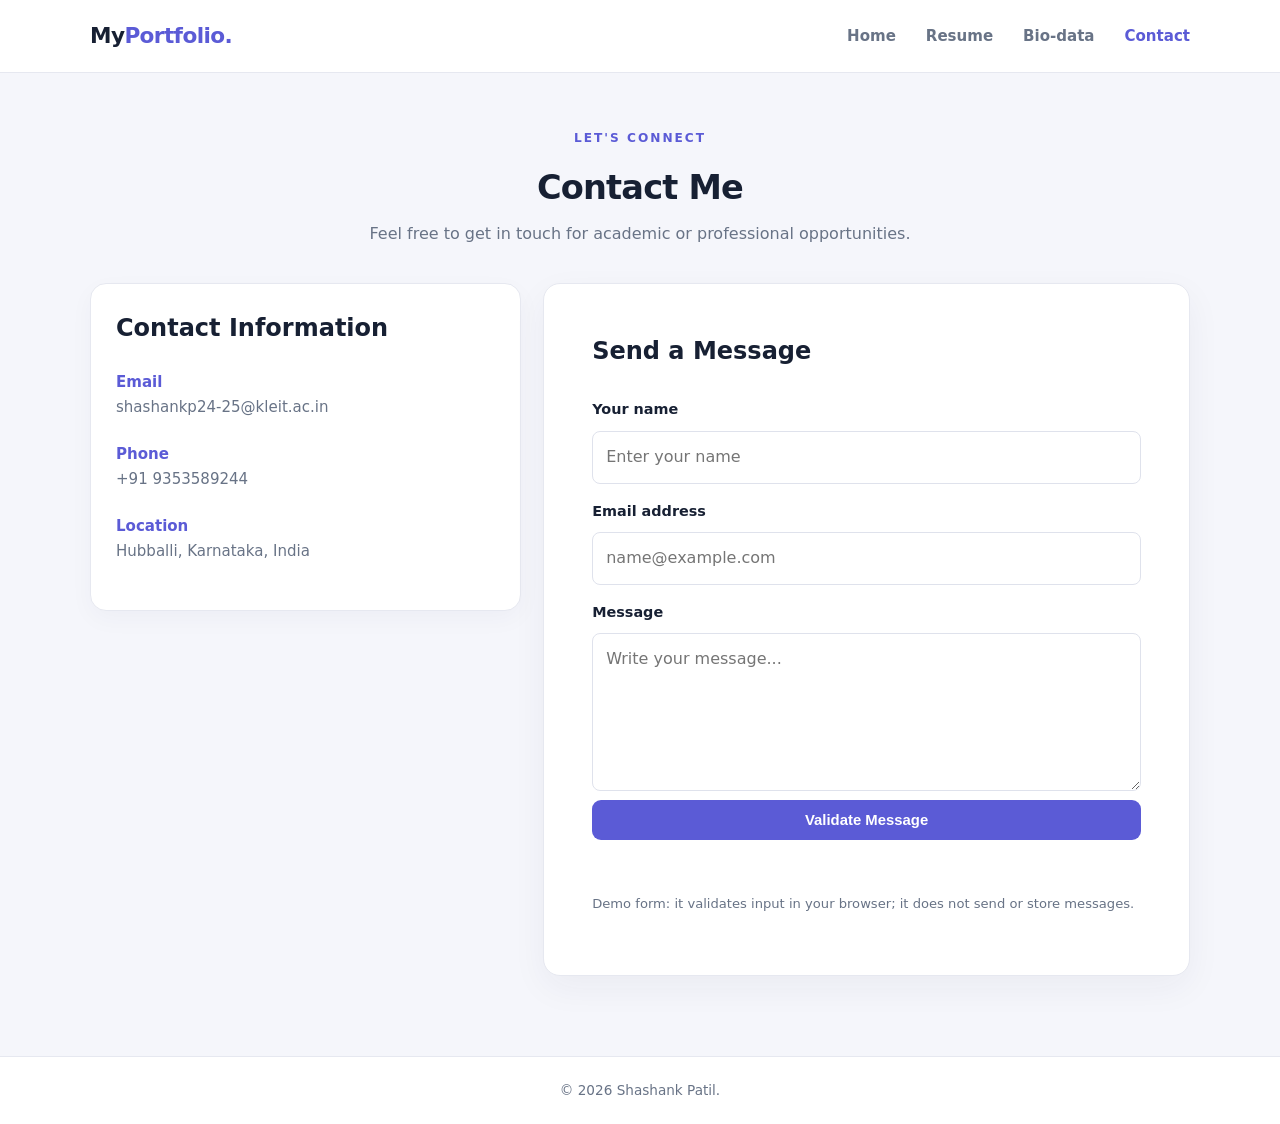
==== contact.html @ 7f7760db "Add files via upload" ====
<!DOCTYPE html>
<html lang="en">
<head>
  <meta charset="UTF-8"><meta name="viewport" content="width=device-width, initial-scale=1.0">
  <title>Contact | Personal Portfolio</title><link rel="stylesheet" href="css/style.css">
</head>
<body>
  <header class="site-header"><nav class="navbar container">
    <a class="brand" href="index.html">My<span>Portfolio.</span></a><button class="menu-toggle" aria-label="Toggle navigation" aria-expanded="false">☰</button>
    <ul class="nav-links"><li><a href="index.html">Home</a></li><li><a href="resume.html">Resume</a></li><li><a href="biodata.html">Bio-data</a></li><li><a class="active" href="contact.html">Contact</a></li></ul>
  </nav></header>
  <main class="container page-wrap">
    <div class="page-title"><p class="eyebrow">LET'S CONNECT</p><h1>Contact Me</h1><p>Feel free to get in touch for academic or professional opportunities.</p></div>
    <div class="contact-layout">
      <section class="feature-card contact-info"><h2>Contact Information</h2><p><strong>Email</strong><br>shashankp24-25@kleit.ac.in</p><p><strong>Phone</strong><br>+91 9353589244</p><p><strong>Location</strong><br>Hubballi, Karnataka, India</p><p class="muted small"></p></section>
      <section class="paper"><h2>Send a Message</h2>
        <form id="contactForm" novalidate>
          <label for="name">Your name</label><input id="name" name="name" type="text" placeholder="Enter your name" required>
          <label for="email">Email address</label><input id="email" name="email" type="email" placeholder="name@example.com" required>
          <label for="message">Message</label><textarea id="message" name="message" rows="5" placeholder="Write your message..." required></textarea>
          <button class="btn" type="submit">Validate Message</button><p id="formMessage" class="form-message" role="status"></p>
        </form>
        <p class="muted small">Demo form: it validates input in your browser; it does not send or store messages.</p>
      </section>
    </div>
  </main>
  <footer class="footer"><div class="container"><p>© <span id="year"></span> Shashank Patil.</p></div></footer>
  <script src="https://code.jquery.com/jquery-3.7.1.min.js"></script><script src="js/script.js"></script>
</body></html>
---- css/style.css ----
:root{--ink:#172033;--muted:#687386;--primary:#5b5bd6;--primary-dark:#4545b8;--surface:#fff;--bg:#f5f6fb;--line:#e6e8f0;--accent:#e9e9ff}
*{box-sizing:border-box}html{scroll-behavior:smooth}body{margin:0;background:var(--bg);color:var(--ink);font-family:Inter,ui-sans-serif,system-ui,-apple-system,"Segoe UI",sans-serif;line-height:1.65}a{color:inherit;text-decoration:none}.container{width:min(1100px,calc(100% - 40px));margin:auto}
.site-header{background:rgba(255,255,255,.94);border-bottom:1px solid var(--line);position:sticky;top:0;z-index:10;backdrop-filter:blur(12px)}.navbar{height:72px;display:flex;align-items:center;justify-content:space-between}.brand{font-size:1.35rem;font-weight:800;letter-spacing:-.6px}.brand span,.hero h1 span{color:var(--primary)}.nav-links{display:flex;gap:30px;list-style:none;margin:0;padding:0}.nav-links a{font-size:.94rem;color:var(--muted);font-weight:600}.nav-links a:hover,.nav-links a.active{color:var(--primary)}.menu-toggle{display:none;border:0;background:none;font-size:1.6rem;color:var(--ink)}
.hero{min-height:520px;display:grid;grid-template-columns:1.5fr .8fr;align-items:center;gap:70px;padding-top:55px;padding-bottom:55px}.eyebrow{color:var(--primary);font-size:.76rem;font-weight:800;letter-spacing:2px;margin:0 0 12px}.hero h1{font-size:clamp(2.5rem,6vw,4.4rem);line-height:1.1;letter-spacing:-2px;margin:0 0 14px}.hero h2{font-size:1.3rem;margin:0 0 16px}.lead{color:var(--muted);max-width:610px;font-size:1.05rem}.actions{display:flex;gap:12px;margin-top:28px}.btn{display:inline-block;border:0;border-radius:9px;background:var(--primary);color:white;padding:12px 20px;font-weight:700;font-size:.93rem;cursor:pointer;transition:.2s}.btn:hover{background:var(--primary-dark);transform:translateY(-1px)}.btn-outline{background:transparent;color:var(--primary);border:1px solid #c9c9f5}.btn-outline:hover{background:var(--accent);color:var(--primary-dark)}.profile-card{background:var(--surface);border:1px solid var(--line);border-radius:22px;padding:34px 25px;text-align:center;box-shadow:0 18px 50px rgba(31,38,75,.07)}.avatar{width:142px;height:142px;border-radius:50%;background:linear-gradient(135deg,#7777ed,#b2a8ff);display:grid;place-items:center;color:white;font-size:2.6rem;font-weight:800;margin:0 auto 22px;border:7px solid #f0efff}.profile-card h3{margin:0;font-size:1.35rem}.profile-card p{color:var(--muted);margin:4px 0 18px}.status{font-size:.78rem;color:#39815e;background:#eaf8f0;padding:7px 12px;border-radius:30px}.status i{display:inline-block;width:7px;height:7px;background:#35a66d;border-radius:50%;margin-right:6px}
.section{padding:50px 0 85px}.section-heading{text-align:center;margin-bottom:30px}.section-heading h2,.page-title h1{font-size:2.1rem;letter-spacing:-.8px;margin:0}.feature-grid{display:grid;grid-template-columns:repeat(3,1fr);gap:20px}.feature-card{background:var(--surface);border:1px solid var(--line);border-radius:16px;padding:25px;box-shadow:0 8px 25px rgba(31,38,75,.035)}.feature-icon{width:42px;height:42px;background:var(--accent);color:var(--primary);display:grid;place-items:center;border-radius:12px;font-weight:800;margin-bottom:16px}.feature-card h3{margin:0 0 8px}.feature-card p{color:var(--muted);font-size:.94rem}.text-link{color:var(--primary);font-weight:700;font-size:.9rem}
.footer{border-top:1px solid var(--line);padding:22px 0;color:var(--muted);font-size:.85rem;text-align:center;background:#fff}.footer p{margin:0}
.page-wrap{padding-top:55px;padding-bottom:80px}.page-title{text-align:center;margin-bottom:35px}.page-title>p:last-child{color:var(--muted);margin-top:6px}.paper{background:#fff;border:1px solid var(--line);border-radius:17px;padding:clamp(22px,5vw,48px);box-shadow:0 12px 35px rgba(31,38,75,.05)}.resume-top{display:flex;justify-content:space-between;gap:25px;padding-bottom:25px;border-bottom:2px solid var(--ink)}.resume-top h2{font-size:2rem;margin:0}.muted{color:var(--muted)}.contact-mini{text-align:right;color:var(--muted);font-size:.88rem}.contact-mini p{margin:2px}.resume-section{padding:22px 0;border-bottom:1px solid var(--line)}.resume-section:last-of-type{border-bottom:0}.resume-section h3{font-size:1.08rem;margin:0 0 12px;color:var(--primary)}.resume-section p{margin:7px 0}.timeline-item{padding:0 0 15px 16px;border-left:2px solid #deddfb;margin-left:5px;position:relative}.timeline-item:before{content:"";position:absolute;left:-6px;top:7px;width:10px;height:10px;border-radius:50%;background:var(--primary)}.timeline-item h4{margin:0}.timeline-item p{color:var(--muted);font-size:.93rem}.timeline-item>div{display:flex;justify-content:space-between;gap:15px;flex-wrap:wrap}.date{font-size:.82rem;color:var(--muted)}.tag-list{display:flex;gap:9px;flex-wrap:wrap}.tag-list span{background:#f0f0ff;color:#4b4bb6;border-radius:7px;padding:6px 11px;font-size:.85rem;font-weight:650}.small{font-size:.82rem}.clean-list{margin:0;padding-left:20px}.signature{display:flex;justify-content:space-between;gap:15px;flex-wrap:wrap;margin-top:28px;font-size:.9rem}.signature strong{width:100%;text-align:right}.print-btn{margin-top:20px}
.bio-heading{display:flex;align-items:center;gap:20px;padding-bottom:25px;border-bottom:1px solid var(--line);margin-bottom:20px}.bio-heading h2{margin:0;font-size:1.7rem}.bio-heading p{margin:2px 0}.small-avatar{width:82px;height:82px;font-size:1.5rem;margin:0;border-width:4px}.data-table{display:grid;grid-template-columns:1fr 1.5fr}.data-table>div{display:grid;grid-template-columns:1fr 1.5fr;gap:15px;padding:13px 10px;border-bottom:1px solid var(--line)}.data-table strong{font-size:.9rem}.data-table span{color:var(--muted);font-size:.92rem}
.contact-layout{display:grid;grid-template-columns:.8fr 1.2fr;gap:22px;align-items:start}.contact-info h2,.paper h2{margin-top:0}.contact-info p{margin:22px 0}.contact-info strong{color:var(--primary)}form{display:grid;gap:9px}label{font-size:.9rem;font-weight:700;margin-top:7px}input,textarea{width:100%;font:inherit;border:1px solid #dfe2ec;border-radius:8px;padding:12px 13px;background:#fff;color:var(--ink)}input:focus,textarea:focus{outline:2px solid #d4d3ff;border-color:var(--primary)}textarea{resize:vertical}.form-message{font-size:.9rem;font-weight:650;min-height:22px;margin:4px 0}.form-message.success{color:#238153}.form-message.error{color:#bd3d48}
@media(max-width:760px){.menu-toggle{display:block}.nav-links{display:none;position:absolute;top:72px;left:0;right:0;background:#fff;padding:18px 25px 22px;border-bottom:1px solid var(--line);flex-direction:column;gap:14px}.nav-links.open{display:flex}.hero{grid-template-columns:1fr;gap:35px;padding-top:55px}.profile-card{max-width:390px;width:100%;margin:auto}.feature-grid{grid-template-columns:1fr}.contact-layout{grid-template-columns:1fr}.resume-top{flex-direction:column}.contact-mini{text-align:left}.data-table{grid-template-columns:1fr}.data-table>div{grid-template-columns:1fr 1.3fr}}
@media print{.site-header,.footer,.print-btn{display:none!important}body{background:#fff}.container{width:100%}.page-wrap{padding:0}.paper{box-shadow:none;border:0;padding:0}.page-title{display:none}.resume-section{break-inside:avoid}}
.profile-photo {
    width: 150px;
    height: 150px;
    border-radius: 50%;
    object-fit: cover;
    border: 4px solid white;
}
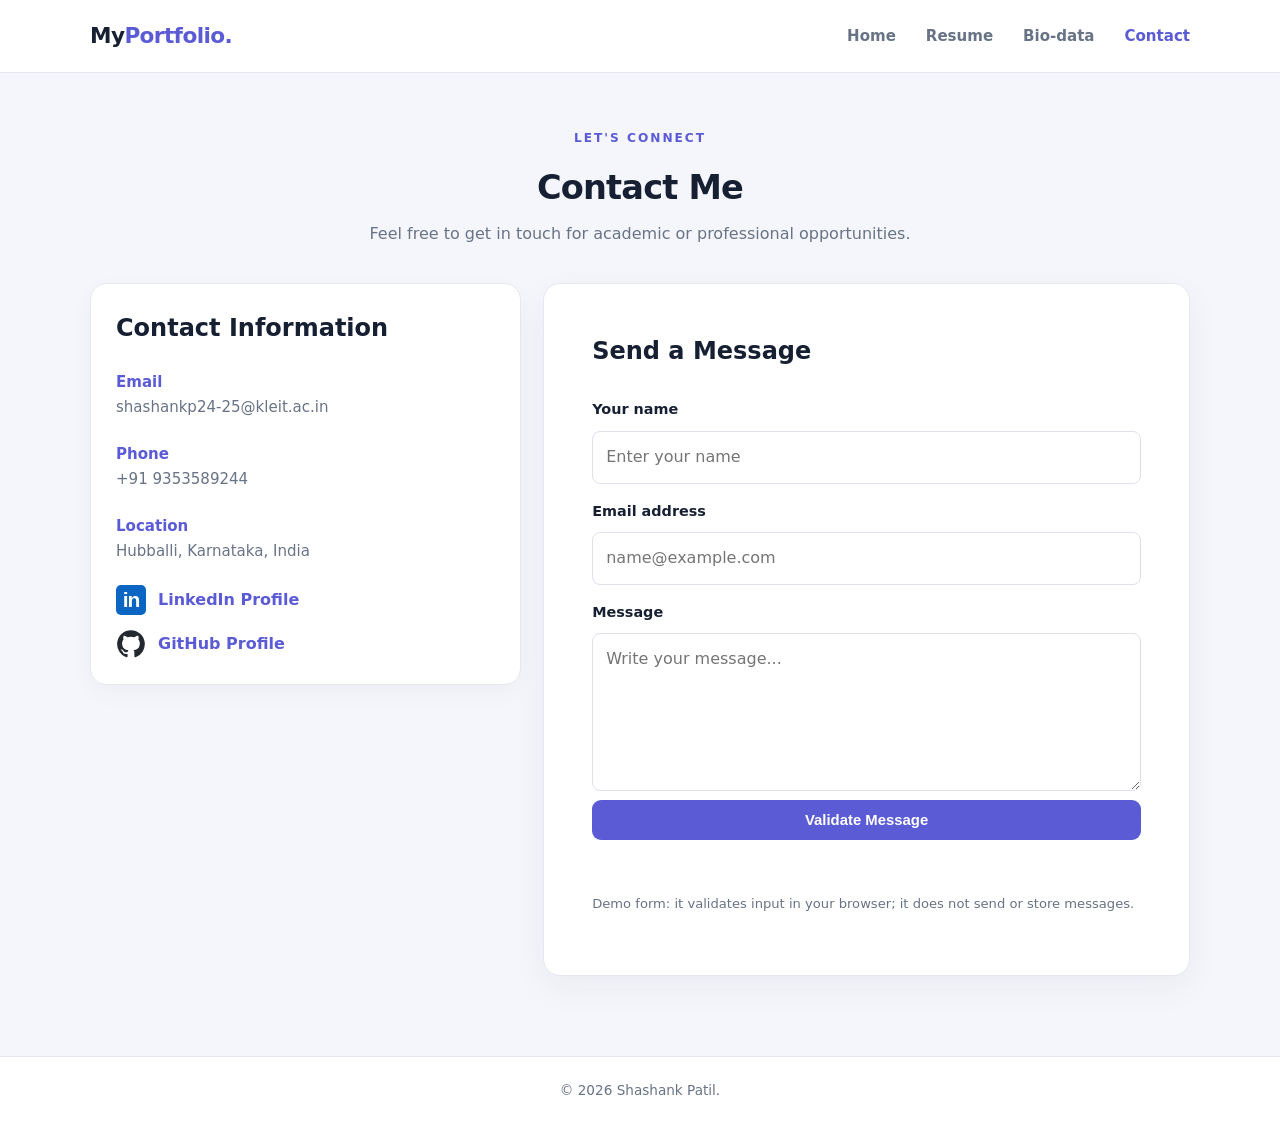
==== commit 93428976: "Update contact.html" ====
--- a/contact.html
+++ b/contact.html
@@ -1,29 +1,250 @@
+
 <!DOCTYPE html>
 <html lang="en">
+
 <head>
-  <meta charset="UTF-8"><meta name="viewport" content="width=device-width, initial-scale=1.0">
-  <title>Contact | Personal Portfolio</title><link rel="stylesheet" href="css/style.css">
+    <meta charset="UTF-8">
+    <meta name="viewport" content="width=device-width, initial-scale=1.0">
+    <title>Contact | Shashank Patil</title>
+    <link rel="stylesheet" href="css/style.css">
+
+    <style>
+        .social-links {
+            display: flex;
+            flex-direction: column;
+            gap: 14px;
+            margin-top: 20px;
+        }
+
+        .social-link {
+            display: inline-flex;
+            align-items: center;
+            gap: 12px;
+            width: fit-content;
+            color: #5b5bd6;
+            text-decoration: none;
+            font-weight: 600;
+            transition: 0.2s ease;
+        }
+
+        .social-link:hover {
+            color: #3939a8;
+            transform: translateX(3px);
+        }
+
+        .social-logo {
+            width: 30px;
+            height: 30px;
+            flex-shrink: 0;
+        }
+
+        .linkedin-logo {
+            background: #0A66C2;
+            color: white;
+            border-radius: 5px;
+            display: inline-flex;
+            align-items: center;
+            justify-content: center;
+            font-family: Arial, sans-serif;
+            font-size: 21px;
+            font-weight: bold;
+            letter-spacing: -1px;
+        }
+
+        .github-logo {
+            color: #24292f;
+        }
+    </style>
 </head>
+
 <body>
-  <header class="site-header"><nav class="navbar container">
-    <a class="brand" href="index.html">My<span>Portfolio.</span></a><button class="menu-toggle" aria-label="Toggle navigation" aria-expanded="false">☰</button>
-    <ul class="nav-links"><li><a href="index.html">Home</a></li><li><a href="resume.html">Resume</a></li><li><a href="biodata.html">Bio-data</a></li><li><a class="active" href="contact.html">Contact</a></li></ul>
-  </nav></header>
-  <main class="container page-wrap">
-    <div class="page-title"><p class="eyebrow">LET'S CONNECT</p><h1>Contact Me</h1><p>Feel free to get in touch for academic or professional opportunities.</p></div>
-    <div class="contact-layout">
-      <section class="feature-card contact-info"><h2>Contact Information</h2><p><strong>Email</strong><br>shashankp24-25@kleit.ac.in</p><p><strong>Phone</strong><br>+91 9353589244</p><p><strong>Location</strong><br>Hubballi, Karnataka, India</p><p class="muted small"></p></section>
-      <section class="paper"><h2>Send a Message</h2>
-        <form id="contactForm" novalidate>
-          <label for="name">Your name</label><input id="name" name="name" type="text" placeholder="Enter your name" required>
-          <label for="email">Email address</label><input id="email" name="email" type="email" placeholder="name@example.com" required>
-          <label for="message">Message</label><textarea id="message" name="message" rows="5" placeholder="Write your message..." required></textarea>
-          <button class="btn" type="submit">Validate Message</button><p id="formMessage" class="form-message" role="status"></p>
-        </form>
-        <p class="muted small">Demo form: it validates input in your browser; it does not send or store messages.</p>
-      </section>
-    </div>
-  </main>
-  <footer class="footer"><div class="container"><p>© <span id="year"></span> Shashank Patil.</p></div></footer>
-  <script src="https://code.jquery.com/jquery-3.7.1.min.js"></script><script src="js/script.js"></script>
-</body></html>
+
+    <!-- Navigation Bar -->
+    <header class="site-header">
+        <nav class="navbar container">
+
+            <a class="brand" href="index.html">
+                My<span>Portfolio.</span>
+            </a>
+
+            <button class="menu-toggle"
+                aria-label="Toggle navigation"
+                aria-expanded="false">
+                ☰
+            </button>
+
+            <ul class="nav-links">
+                <li><a href="index.html">Home</a></li>
+                <li><a href="resume.html">Resume</a></li>
+                <li><a href="biodata.html">Bio-data</a></li>
+                <li><a class="active" href="contact.html">Contact</a></li>
+            </ul>
+
+        </nav>
+    </header>
+
+
+    <!-- Main Content -->
+    <main class="container page-wrap">
+
+        <div class="page-title">
+            <p class="eyebrow">LET'S CONNECT</p>
+            <h1>Contact Me</h1>
+            <p>
+                Feel free to get in touch for academic or
+                professional opportunities.
+            </p>
+        </div>
+
+
+        <div class="contact-layout">
+
+            <!-- Contact Information -->
+            <section class="feature-card contact-info">
+
+                <h2>Contact Information</h2>
+
+                <p>
+                    <strong>Email</strong><br>
+                    <a href="mailto:shashankp24-25@kleit.ac.in">
+                        shashankp24-25@kleit.ac.in
+                    </a>
+                </p>
+
+                <p>
+                    <strong>Phone</strong><br>
+                    <a href="tel:+919353589244">
+                        +91 9353589244
+                    </a>
+                </p>
+
+                <p>
+                    <strong>Location</strong><br>
+                    Hubballi, Karnataka, India
+                </p>
+
+
+                <!-- Social Media Links -->
+                <div class="social-links">
+
+                    <!-- LinkedIn -->
+                    <a class="social-link"
+                       href="https://www.linkedin.com/in/shashank-patil-232881315/"
+                       target="_blank"
+                       rel="noopener noreferrer">
+
+                        <span class="social-logo linkedin-logo">in</span>
+
+                        <span>LinkedIn Profile</span>
+
+                    </a>
+
+
+                    <!-- GitHub -->
+                    <a class="social-link"
+                       href="https://github.com/shashankptl"
+                       target="_blank"
+                       rel="noopener noreferrer">
+
+                        <svg class="social-logo github-logo"
+                             viewBox="0 0 24 24"
+                             fill="currentColor"
+                             aria-label="GitHub logo"
+                             role="img">
+
+                            <path d="M12 .9a11.1 11.1 0 0 0-3.51 21.63c.55.1.76-.24.76-.53v-2.07c-3.1.67-3.76-1.32-3.76-1.32-.5-1.29-1.24-1.63-1.24-1.63-1.01-.69.08-.68.08-.68 1.12.08 1.71 1.15 1.71 1.15.99 1.7 2.6 1.21 3.23.92.1-.72.39-1.21.7-1.49-2.48-.28-5.09-1.24-5.09-5.52 0-1.22.44-2.22 1.15-3-.12-.28-.5-1.42.11-2.96 0 0 .94-.3 3.05 1.14a10.6 10.6 0 0 1 5.55 0c2.12-1.44 3.05-1.14 3.05-1.14.61 1.54.23 2.68.11 2.96.72.78 1.15 1.78 1.15 3 0 4.29-2.61 5.23-5.1 5.51.4.35.75 1.03.75 2.08V22c0 .29.2.63.76.53A11.1 11.1 0 0 0 12 .9Z"/>
+
+                        </svg>
+
+                        <span>GitHub Profile</span>
+
+                    </a>
+
+                </div>
+
+            </section>
+
+
+            <!-- Contact Form -->
+            <section class="paper">
+
+                <h2>Send a Message</h2>
+
+                <form id="contactForm" novalidate>
+
+                    <label for="name">Your name</label>
+
+                    <input
+                        id="name"
+                        name="name"
+                        type="text"
+                        placeholder="Enter your name"
+                        required
+                    >
+
+
+                    <label for="email">Email address</label>
+
+                    <input
+                        id="email"
+                        name="email"
+                        type="email"
+                        placeholder="name@example.com"
+                        required
+                    >
+
+
+                    <label for="message">Message</label>
+
+                    <textarea
+                        id="message"
+                        name="message"
+                        rows="5"
+                        placeholder="Write your message..."
+                        required
+                    ></textarea>
+
+
+                    <button class="btn" type="submit">
+                        Validate Message
+                    </button>
+
+                    <p
+                        id="formMessage"
+                        class="form-message"
+                        role="status">
+                    </p>
+
+                </form>
+
+                <p class="muted small">
+                    Demo form: it validates input in your browser;
+                    it does not send or store messages.
+                </p>
+
+            </section>
+
+        </div>
+
+    </main>
+
+
+    <!-- Footer -->
+    <footer class="footer">
+
+        <div class="container">
+            <p>
+                © <span id="year"></span> Shashank Patil.
+            </p>
+        </div>
+
+    </footer>
+
+
+    <!-- JavaScript and jQuery -->
+    <script src="https://code.jquery.com/jquery-3.7.1.min.js"></script>
+
+    <script src="js/script.js"></script>
+
+</body>
+</html>
